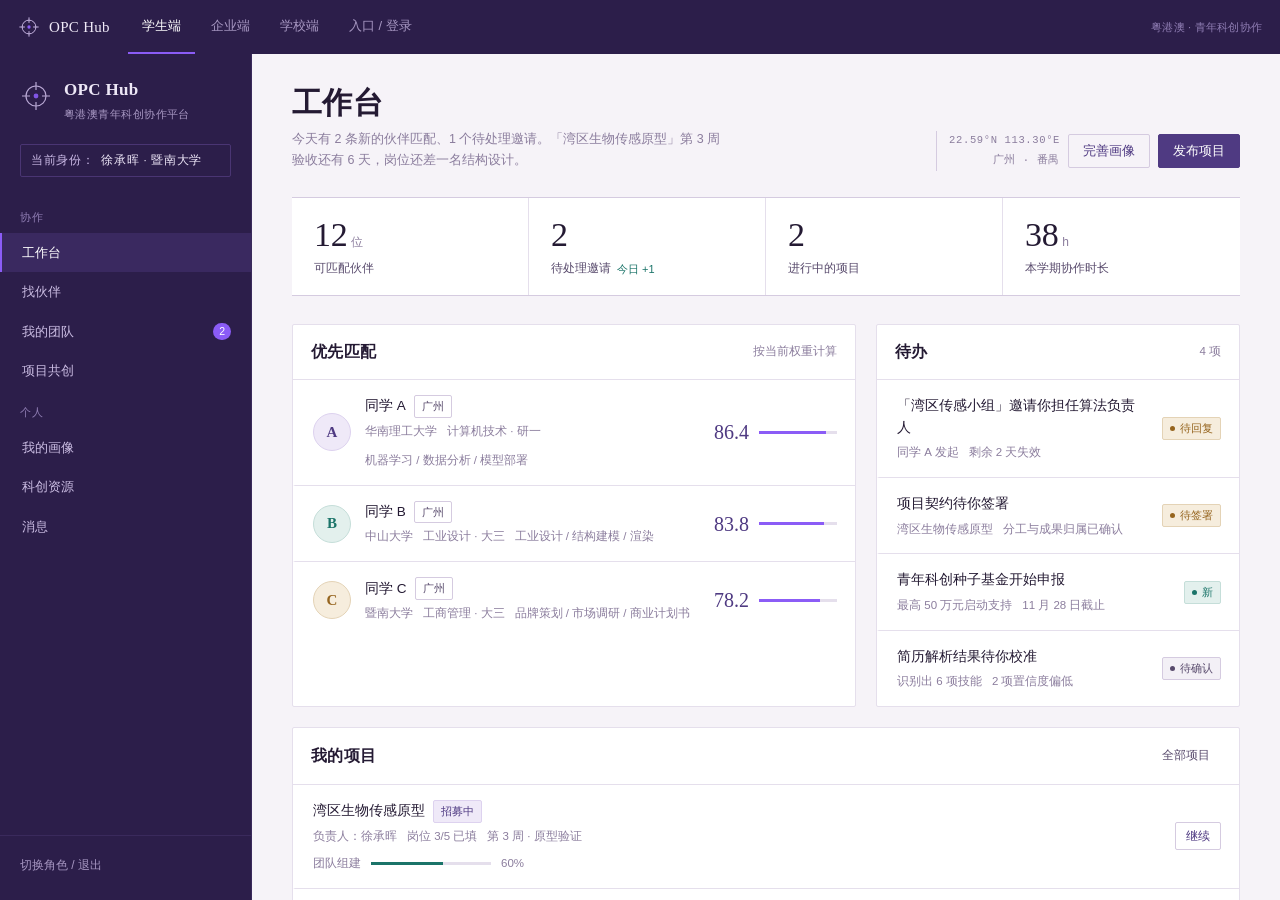
==== index.html @ 7a39224d "Add files via upload" ====
<!doctype html>
<html lang="zh-CN">
<head>
<meta charset="UTF-8">
<meta name="viewport" content="width=device-width, initial-scale=1">
<title>粤港澳青年科创 OPC Hub · 青年科创协作平台</title>
<meta name="description" content="粤港澳青年科创 OPC Hub：学生、企业、学校三类角色共用一套账号与项目流程，从组队、立项到契约存证与验收。">
<meta property="og:title" content="粤港澳青年科创 OPC Hub">
<meta property="og:description" content="学生、企业、学校三类角色共用一套账号与项目流程。">
<link rel="icon" href="data:image/svg+xml,%3Csvg xmlns='http://www.w3.org/2000/svg' viewBox='0 0 32 32'%3E%3Crect width='32' height='32' fill='%232C1E4A'/%3E%3Ccircle cx='16' cy='16' r='9' fill='none' stroke='%23C9B8E4' stroke-width='1.4'/%3E%3Ccircle cx='16' cy='16' r='2.6' fill='%238B5CF6'/%3E%3C/svg%3E">
<style>
  :root{--brand:#4F3A82;--brand-d:#2C1E4A;--brand-l:#8B5CF6;--paper:#F6F3F8;--ink:#241A33}
  *{box-sizing:border-box}
  html,body{margin:0;height:100%}
  body{
    font-family:"Noto Sans SC","PingFang SC","Microsoft YaHei",-apple-system,"Segoe UI",sans-serif;
    background:var(--paper);color:var(--ink);display:flex;flex-direction:column;
  }
  .bar{
    flex:0 0 auto;display:flex;align-items:center;gap:18px;padding:0 18px;height:54px;
    background:var(--brand-d);color:#EFE9F7;
  }
  .mark{display:flex;align-items:center;gap:9px;flex:0 0 auto;
    font-family:"Noto Serif SC","Songti SC","STSong","SimSun",serif;font-size:15px;letter-spacing:.02em}
  .mark svg{width:22px;height:22px;flex:0 0 22px}
  .tabs{display:flex;gap:2px;flex:1;min-width:0;overflow-x:auto;overflow-y:hidden}
  .tabs button{
    background:none;border:0;height:54px;padding:0 14px;cursor:pointer;
    font-family:inherit;font-size:13px;color:#A797C2;white-space:nowrap;
    border-bottom:2px solid transparent;
  }
  .tabs button:hover{color:#EFE9F7}
  .tabs button.on{color:#fff;border-bottom-color:var(--brand-l)}
  .tabs button:focus-visible{outline:2px solid var(--brand-l);outline-offset:-4px}
  .note{flex:0 0 auto;font-size:11px;color:#8F7DB3;letter-spacing:.02em}
  main{flex:1;min-height:0;position:relative;background:var(--paper)}
  iframe{position:absolute;inset:0;width:100%;height:100%;border:0;background:var(--paper)}
  iframe[hidden]{display:none}
  @media (max-width:640px){
    .bar{gap:10px;padding:0 10px}
    .tabs button{padding:0 10px;font-size:12.5px}
    .note{display:none}
  }
  @media (prefers-reduced-motion:reduce){
    *{transition:none!important;animation:none!important}
  }
</style>
</head>
<body>
<header class="bar">
  <div class="mark">
    <svg viewBox="0 0 32 32" aria-hidden="true">
      <circle cx="16" cy="16" r="10" fill="none" stroke="#C9B8E4" stroke-width="1.4"/>
      <path d="M16 2v8M16 22v8M2 16h8M22 16h8" stroke="#C9B8E4" stroke-width="1.4"/>
      <circle cx="16" cy="16" r="2.4" fill="#8B5CF6"/>
    </svg>
    <span>OPC Hub</span>
  </div>
  <nav class="tabs" id="tabs" aria-label="切换角色端">
    <button type="button" data-k="stu" class="on" aria-pressed="true">学生端</button>
    <button type="button" data-k="ent" aria-pressed="false">企业端</button>
    <button type="button" data-k="sch" aria-pressed="false">学校端</button>
    <button type="button" data-k="entry" aria-pressed="false">入口 / 登录</button>
  </nav>
  <div class="note">粤港澳 · 青年科创协作</div>
</header>
<main>
  <iframe id="f-stu" title="学生端" src="stu.html"></iframe>
  <iframe id="f-ent" title="企业端" src="ent.html" hidden></iframe>
  <iframe id="f-sch" title="学校端" src="sch.html" hidden></iframe>
  <iframe id="f-entry" title="平台入口" src="entry.html" hidden></iframe>
</main>
<script>
(function () {
  'use strict';
  var KEYS = ['stu', 'ent', 'sch', 'entry'];

  function activate(k, push) {
    if (KEYS.indexOf(k) < 0) k = 'stu';
    KEYS.forEach(function (x) {
      var f = document.getElementById('f-' + x);
      if (f) f.hidden = (x !== k);
    });
    Array.prototype.forEach.call(document.querySelectorAll('#tabs button'), function (b) {
      var on = b.getAttribute('data-k') === k;
      b.classList.toggle('on', on);
      b.setAttribute('aria-pressed', on ? 'true' : 'false');
    });
    if (push !== false && ('#' + k) !== location.hash) {
      history.replaceState(null, '', '#' + k);
    }
  }

  document.getElementById('tabs').addEventListener('click', function (e) {
    var btn = e.target.closest ? e.target.closest('button[data-k]') : null;
    if (btn) activate(btn.getAttribute('data-k'));
  });

  window.addEventListener('message', function (e) {
    var d = e.data;
    if (typeof d !== 'string' || d.indexOf('opc:') !== 0) return;
    var k = d.slice(4);
    activate(k === 'switch' ? 'entry' : k);
  });

  window.addEventListener('hashchange', function () {
    activate(location.hash.replace('#', ''), false);
  });

  activate(location.hash.replace('#', '') || 'stu', false);
})();
</script>
</body>
</html>
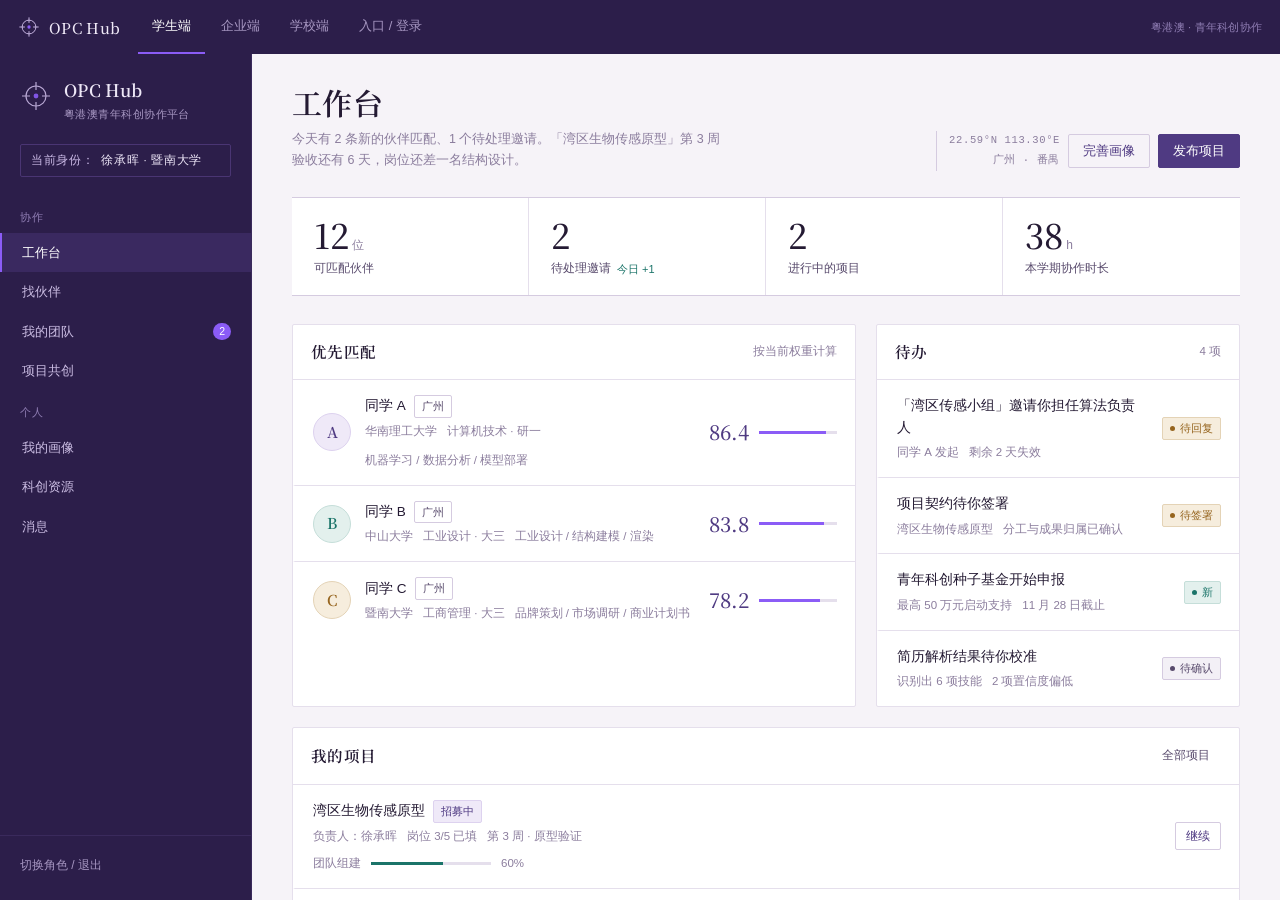
==== commit aa8b0e80: "Add files via upload" ====
--- a/index.html
+++ b/index.html
@@ -5,30 +5,21 @@
 <meta name="viewport" content="width=device-width, initial-scale=1">
 <title>粤港澳青年科创 OPC Hub · 青年科创协作平台</title>
 <meta name="description" content="粤港澳青年科创 OPC Hub：学生、企业、学校三类角色共用一套账号与项目流程，从组队、立项到契约存证与验收。">
-<meta property="og:title" content="粤港澳青年科创 OPC Hub">
-<meta property="og:description" content="学生、企业、学校三类角色共用一套账号与项目流程。">
 <link rel="icon" href="data:image/svg+xml,%3Csvg xmlns='http://www.w3.org/2000/svg' viewBox='0 0 32 32'%3E%3Crect width='32' height='32' fill='%232C1E4A'/%3E%3Ccircle cx='16' cy='16' r='9' fill='none' stroke='%23C9B8E4' stroke-width='1.4'/%3E%3Ccircle cx='16' cy='16' r='2.6' fill='%238B5CF6'/%3E%3C/svg%3E">
 <style>
   :root{--brand:#4F3A82;--brand-d:#2C1E4A;--brand-l:#8B5CF6;--paper:#F6F3F8;--ink:#241A33}
   *{box-sizing:border-box}
   html,body{margin:0;height:100%}
-  body{
-    font-family:"Noto Sans SC","PingFang SC","Microsoft YaHei",-apple-system,"Segoe UI",sans-serif;
-    background:var(--paper);color:var(--ink);display:flex;flex-direction:column;
-  }
-  .bar{
-    flex:0 0 auto;display:flex;align-items:center;gap:18px;padding:0 18px;height:54px;
-    background:var(--brand-d);color:#EFE9F7;
-  }
+  body{font-family:"Noto Sans SC","PingFang SC","Microsoft YaHei",-apple-system,"Segoe UI",sans-serif;
+    background:var(--paper);color:var(--ink);display:flex;flex-direction:column}
+  .bar{flex:0 0 auto;display:flex;align-items:center;gap:18px;padding:0 18px;height:54px;
+    background:var(--brand-d);color:#EFE9F7}
   .mark{display:flex;align-items:center;gap:9px;flex:0 0 auto;
     font-family:"Noto Serif SC","Songti SC","STSong","SimSun",serif;font-size:15px;letter-spacing:.02em}
-  .mark svg{width:22px;height:22px;flex:0 0 22px}
+  .mark svg{width:22px;height:22px;flex:0 0 auto}
   .tabs{display:flex;gap:2px;flex:1;min-width:0;overflow-x:auto;overflow-y:hidden}
-  .tabs button{
-    background:none;border:0;height:54px;padding:0 14px;cursor:pointer;
-    font-family:inherit;font-size:13px;color:#A797C2;white-space:nowrap;
-    border-bottom:2px solid transparent;
-  }
+  .tabs button{background:none;border:0;height:54px;padding:0 14px;cursor:pointer;
+    font-family:inherit;font-size:13px;color:#A797C2;white-space:nowrap;border-bottom:2px solid transparent}
   .tabs button:hover{color:#EFE9F7}
   .tabs button.on{color:#fff;border-bottom-color:var(--brand-l)}
   .tabs button:focus-visible{outline:2px solid var(--brand-l);outline-offset:-4px}
@@ -36,13 +27,12 @@
   main{flex:1;min-height:0;position:relative;background:var(--paper)}
   iframe{position:absolute;inset:0;width:100%;height:100%;border:0;background:var(--paper)}
   iframe[hidden]{display:none}
+  .boot{position:absolute;inset:0;display:flex;align-items:center;justify-content:center;
+    font-size:13px;color:#8F7DB3;letter-spacing:.04em}
   @media (max-width:640px){
     .bar{gap:10px;padding:0 10px}
     .tabs button{padding:0 10px;font-size:12.5px}
     .note{display:none}
-  }
-  @media (prefers-reduced-motion:reduce){
-    *{transition:none!important;animation:none!important}
   }
 </style>
 </head>
@@ -64,31 +54,74 @@
   </nav>
   <div class="note">粤港澳 · 青年科创协作</div>
 </header>
-<main>
-  <iframe id="f-stu" title="学生端" src="stu.html"></iframe>
-  <iframe id="f-ent" title="企业端" src="ent.html" hidden></iframe>
-  <iframe id="f-sch" title="学校端" src="sch.html" hidden></iframe>
-  <iframe id="f-entry" title="平台入口" src="entry.html" hidden></iframe>
+<main id="stage">
+  <div class="boot" id="boot">加载中…</div>
+  <iframe id="f-stu" title="学生端" hidden></iframe>
+  <iframe id="f-ent" title="企业端" hidden></iframe>
+  <iframe id="f-sch" title="学校端" hidden></iframe>
+  <iframe id="f-entry" title="平台入口" hidden></iframe>
 </main>
+
+<link id="lazy" rel="stylesheet" disabled>
+<script type="text/plain" id="fonts-css">@font-face{font-family:'Noto Serif SC';font-style:normal;font-weight:600;font-display:swap;src:url([data-uri]) format('woff2');unicode-range:U+20,U+21,U+22,U+23,U+24,U+25,U+26,U+27,U+28,U+29,U+2A,U+2B,U+2C,U+2D,U+2E,U+2F,U+30,U+31,U+32,U+33,U+34,U+35,U+36,U+37,U+38,U+39,U+3A,U+3B,U+3C,U+3D,U+3E,U+3F,U+40,U+41,U+42,U+43,U+44,U+45,U+46,U+47,U+48,U+49,U+4A,U+4B,U+4C,U+4D,U+4E,U+4F,U+50,U+51,U+52,U+53,U+54,U+55,U+56,U+57,U+58,U+59,U+5A,U+5B,U+5C,U+5D,U+5E,U+5F,U+60,U+61,U+62,U+63,U+64,U+65,U+66,U+67,U+68,U+69,U+6A,U+6B,U+6C,U+6D,U+6E,U+6F,U+70,U+71,U+72,U+73,U+74,U+75,U+76,U+77,U+78,U+79,U+7A,U+7B,U+7C,U+7D,U+7E,U+B0,U+B7,U+D7,U+2013,U+2014,U+201C,U+201D,U+2026,U+2192,U+3001,U+3002,U+300C,U+300D,U+4E00,U+4E07;}
+@font-face{font-family:'Noto Serif SC';font-style:normal;font-weight:600;font-display:swap;src:url([data-uri]) format('woff2');unicode-range:U+4E09,U+4E0A,U+4E0B,U+4E0D,U+4E0E,U+4E13,U+4E14,U+4E1A,U+4E1C,U+4E24,U+4E2A,U+4E2D,U+4E30,U+4E3A,U+4E3B,U+4E48,U+4E4B,U+4E4E,U+4E5F,U+4E60,U+4E66,U+4E86,U+4E89,U+4E8B,U+4E8C,U+4E8E,U+4E92,U+4EA4,U+4EA7,U+4EAB,U+4EAE,U+4EBA,U+4EC0,U+4EC5,U+4ECA,U+4ECB,U+4ECE,U+4ED6,U+4ED8,U+4EE3,U+4EE4,U+4EE5,U+4EF6,U+4EF7,U+4EFB,U+4EFD,U+4F01,U+4F18,U+4F19,U+4F1A,U+4F20,U+4F34,U+4F46,U+4F4D,U+4F4E,U+4F53,U+4F55,U+4F59,U+4F5C,U+4F60,U+4F7F,U+4F8B,U+4F9B,U+4F9D,U+4FA7,U+4FDD,U+4FE1,U+4FEE,U+5012,U+5019,U+503C,U+504F,U+505A,U+505C,U+50AC,U+50CF,U+5143,U+5145,U+5148,U+5149,U+514B,U+514D,U+515C,U+5165,U+5168,U+516C,U+516D,U+5171,U+5173,U+5176,U+5177,U+517B,U+5185,U+518C,U+5199,U+51B2,U+51B3,U+51C6,U+51D1,U+51E0,U+51FA,U+51FB,U+5206,U+5207,U+5212,U+5217,U+5219,U+521B,U+521D,U+5220;}
+@font-face{font-family:'Noto Serif SC';font-style:normal;font-weight:600;font-display:swap;src:url([data-uri]) format('woff2');unicode-range:U+5224,U+522B,U+5230,U+5236,U+5237,U+523B,U+524D,U+5269,U+526F,U+529B,U+529E,U+529F,U+52A0,U+52A1,U+52A8,U+52A9,U+52DF,U+52E4,U+52FE,U+5305,U+5316,U+5339,U+533A,U+533B,U+5341,U+5347,U+534E,U+534F,U+5355,U+5357,U+5360,U+5361,U+5373,U+5377,U+5386,U+539F,U+53BB,U+53C2,U+53CC,U+53CD,U+53D1,U+53D6,U+53D7,U+53D8,U+53E3,U+53E5,U+53EA,U+53EC,U+53EF,U+53F0,U+53F7,U+5408,U+540C,U+540D,U+540E,U+5411,U+5426,U+542B,U+542F,U+544A,U+5458,U+5468,U+547D,U+54C1,U+54C8,U+54CD,U+54EA,U+5546,U+5584,U+5668,U+56DB,U+56DE,U+56E0,U+56E2,U+56ED,U+56F4,U+56FA,U+56FE,U+5728,U+5730,U+5733,U+573A,U+5750,U+5757,U+578B,U+57CE,U+57DF,U+57FA,U+5806,U+586B,U+5883,U+589E,U+58A8,U+5904,U+5907,U+590D,U+5916,U+591A,U+5927,U+5929,U+5931,U+5934,U+5939,U+5951,U+5957,U+597D,U+5982,U+59CB,U+59D3,U+5A49;}
+@font-face{font-family:'Noto Serif SC';font-style:normal;font-weight:600;font-display:swap;src:url([data-uri]) format('woff2');unicode-range:U+5B50,U+5B57,U+5B58,U+5B63,U+5B66,U+5B75,U+5B83,U+5B8C,U+5B9A,U+5B9E,U+5BA1,U+5BB6,U+5BB9,U+5BBD,U+5BC6,U+5BCC,U+5BF9,U+5BFC,U+5C06,U+5C0F,U+5C11,U+5C31,U+5C40,U+5C49,U+5C55,U+5C5E,U+5C71,U+5C81,U+5C97,U+5D4C,U+5DDE,U+5DE5,U+5DEE,U+5DF2,U+5E02,U+5E03,U+5E08,U+5E0C,U+5E26,U+5E2E,U+5E73,U+5E74,U+5E76,U+5E7F,U+5E8F,U+5E93,U+5E94,U+5E95,U+5EA6,U+5EA7,U+5EF6,U+5EFA,U+5F00,U+5F0F,U+5F15,U+5F20,U+5F39,U+5F3A,U+5F52,U+5F53,U+5F55,U+5F62,U+5F85,U+5F90,U+5F97,U+5FC3,U+5FC5,U+5FC6,U+5FD7,U+5FD9,U+6001,U+600E,U+6027,U+603B,U+6062,U+606F,U+60C5,U+60EF,U+60F3,U+610F,U+611F,U+613F,U+6162,U+6167,U+6210,U+6211,U+6216,U+622A,U+6237,U+6240,U+624B,U+624D,U+6253,U+6267,U+6279,U+627E,U+627F,U+6280,U+628A,U+6291,U+6295,U+62A4,U+62A5,U+62BD,U+62C5,U+62C6,U+62D2,U+62D6,U+62DB,U+62DF;}
+@font-face{font-family:'Noto Serif SC';font-style:normal;font-weight:600;font-display:swap;src:url([data-uri]) format('woff2');unicode-range:U+62E9,U+6301,U+6307,U+6309,U+6362,U+636E,U+6388,U+6389,U+6392,U+63A5,U+63A7,U+63A8,U+63D0,U+6446,U+644A,U+64AE,U+64CD,U+652F,U+6536,U+6539,U+653E,U+6548,U+654F,U+6559,U+6570,U+6574,U+6587,U+6597,U+6599,U+65AD,U+65B0,U+65B9,U+65E0,U+65E5,U+65E9,U+65F6,U+660E,U+6628,U+662F,U+663E,U+6656,U+665A,U+666F,U+667A,U+6682,U+66A8,U+66DD,U+66F4,U+66FF,U+6700,U+6708,U+6709,U+671B,U+671F,U+672A,U+672C,U+672F,U+673A,U+6743,U+6746,U+6750,U+675F,U+6761,U+6765,U+677F,U+6784,U+6790,U+679C,U+67D3,U+67E5,U+6807,U+680F,U+6821,U+6837,U+6838,U+683C,U+6848,U+6863,U+68B3,U+68C0,U+695A,U+6A21,U+6B21,U+6B3E,U+6B62,U+6B63,U+6B65,U+6BB5,U+6BCF,U+6BD4,U+6BEB,U+6C34,U+6C39,U+6C42,U+6C60,U+6C99,U+6C9F,U+6CA1,U+6CB3,U+6CBB,U+6CD5,U+6CE2,U+6CE8,U+6D17,U+6D41,U+6D4B,U+6D6E,U+6D77,U+6D88,U+6DF1;}
+@font-face{font-family:'Noto Serif SC';font-style:normal;font-weight:600;font-display:swap;src:url([data-uri]) format('woff2');unicode-range:U+6DFB,U+6E05,U+6E2F,U+6E32,U+6E7E,U+6E90,U+6EAF,U+6ED1,U+6EDA,U+6EE1,U+6F02,U+6F0F,U+6F14,U+6FB3,U+70B9,U+70ED,U+7167,U+719F,U+7248,U+724C,U+7269,U+72B6,U+72EC,U+732E,U+7387,U+73AF,U+73B0,U+73C0,U+7406,U+7425,U+751F,U+7528,U+7531,U+7533,U+7535,U+753B,U+754C,U+7559,U+7565,U+756A,U+75C5,U+75D5,U+767B,U+767D,U+7684,U+7686,U+76D8,U+76DF,U+76EE,U+76F4,U+76F8,U+770B,U+771F,U+77E5,U+77ED,U+7801,U+7814,U+7840,U+786C,U+786E,U+7891,U+793A,U+793E,U+79BA,U+79C1,U+79CB,U+79CD,U+79D1,U+79DF,U+79F0,U+7A0B,U+7A33,U+7A3F,U+7A76,U+7A7A,U+7A97,U+7ACB,U+7AEF,U+7B2C,U+7B49,U+7B54,U+7B56,U+7B5B,U+7B7E,U+7B80,U+7B97,U+7BA1,U+7BC7,U+7C4D,U+7C73,U+7C7B,U+7CA4,U+7CBE,U+7CFB,U+7D22,U+7D2B,U+7D2F,U+7EA6,U+7EA7,U+7EB8,U+7EBF,U+7EC3,U+7EC4,U+7EC8,U+7ECF,U+7ED3,U+7ED9,U+7EDC,U+7EDF,U+7EE7;}
+@font-face{font-family:'Noto Serif SC';font-style:normal;font-weight:600;font-display:swap;src:url([data-uri]) format('woff2');unicode-range:U+7EED,U+7EF4,U+7EFF,U+7F13,U+7F16,U+7F3A,U+7F51,U+7F6E,U+7F72,U+7FA4,U+8001,U+8005,U+804A,U+804C,U+8054,U+80B2,U+80CC,U+80FD,U+8131,U+81EA,U+81F3,U+81F4,U+822A,U+8272,U+8282,U+82F1,U+8303,U+8349,U+8350,U+839E,U+83B7,U+8425,U+843D,U+85CF,U+878D,U+884C,U+8865,U+8868,U+886C,U+88C5,U+8981,U+89C1,U+89C2,U+89C4,U+89C6,U+89C8,U+89C9,U+89D2,U+89E3,U+8BA1,U+8BA4,U+8BA9,U+8BAE,U+8BB0,U+8BBE,U+8BBF,U+8BC1,U+8BC4,U+8BC6,U+8BCA,U+8BD5,U+8BDD,U+8BE2,U+8BE5,U+8BE6,U+8BED,U+8BEF,U+8BF4,U+8BF7,U+8BFB,U+8BFE,U+8C01,U+8C03,U+8C08,U+8D1F,U+8D21,U+8D23,U+8D26,U+8D28,U+8D39,U+8D44,U+8D5B,U+8D70,U+8D77,U+8D85,U+8D8A,U+8DB3,U+8DCC,U+8DD1,U+8DE8,U+8DEF,U+8DF3,U+8EAB,U+8F66,U+8F6C,U+8F6F,U+8F74,U+8F85,U+8F91,U+8F93,U+8FA9,U+8FB9,U+8FBE,U+8FC7,U+8FD0,U+8FD1,U+8FD4,U+8FD8,U+8FD9,U+8FDB;}
+@font-face{font-family:'Noto Serif SC';font-style:normal;font-weight:600;font-display:swap;src:url([data-uri]) format('woff2');unicode-range:U+8FED,U+8FF0,U+8FFD,U+9000,U+9001,U+9002,U+9009,U+901A,U+9047,U+904D,U+9080,U+90A3,U+90E8,U+90FD,U+914D,U+9192,U+91C7,U+91CA,U+91CC,U+91CD,U+91CF,U+91D1,U+94AE,U+94F6,U+94FE,U+957F,U+95E8,U+95ED,U+95EE,U+95F4,U+9605,U+961F,U+9636,U+964D,U+9650,U+9662,U+9664,U+9694,U+96C6,U+9700,U+9752,U+975E,U+9760,U+9762,U+97F3,U+9875,U+9879,U+987A,U+987B,U+987F,U+9884,U+9898,U+989C,U+9988,U+9999,U+9A7B,U+9A8C,U+9AD8,U+9ED8,U+9F50,U+9F84,U+FF08,U+FF09,U+FF0C,U+FF1A,U+FF1B,U+FF1F;}
+@font-face{font-family:'Noto Serif SC';font-style:normal;font-weight:500;font-display:swap;src:url([data-uri]) format('woff2');unicode-range:U+20,U+21,U+22,U+23,U+24,U+25,U+26,U+27,U+28,U+29,U+2A,U+2B,U+2C,U+2D,U+2E,U+2F,U+30,U+31,U+32,U+33,U+34,U+35,U+36,U+37,U+38,U+39,U+3A,U+3B,U+3C,U+3D,U+3E,U+3F,U+40,U+41,U+42,U+43,U+44,U+45,U+46,U+47,U+48,U+49,U+4A,U+4B,U+4C,U+4D,U+4E,U+4F,U+50,U+51,U+52,U+53,U+54,U+55,U+56,U+57,U+58,U+59,U+5A,U+5B,U+5C,U+5D,U+5E,U+5F,U+60,U+61,U+62,U+63,U+64,U+65,U+66,U+67,U+68,U+69,U+6A,U+6B,U+6C,U+6D,U+6E,U+6F,U+70,U+71,U+72,U+73,U+74,U+75,U+76,U+77,U+78,U+79,U+7A,U+7B,U+7C,U+7D,U+7E,U+B0,U+B7,U+D7,U+2013,U+2014,U+201C,U+201D,U+2026,U+2192,U+3001,U+3002,U+300C,U+300D,U+4E00,U+4E07;}
+@font-face{font-family:'Noto Serif SC';font-style:normal;font-weight:500;font-display:swap;src:url([data-uri]) format('woff2');unicode-range:U+4E09,U+4E0A,U+4E0B,U+4E0D,U+4E0E,U+4E13,U+4E14,U+4E1A,U+4E1C,U+4E24,U+4E2A,U+4E2D,U+4E30,U+4E3A,U+4E3B,U+4E48,U+4E4B,U+4E4E,U+4E5F,U+4E60,U+4E66,U+4E86,U+4E89,U+4E8B,U+4E8C,U+4E8E,U+4E92,U+4EA4,U+4EA7,U+4EAB,U+4EAE,U+4EBA,U+4EC0,U+4EC5,U+4ECA,U+4ECB,U+4ECE,U+4ED6,U+4ED8,U+4EE3,U+4EE4,U+4EE5,U+4EF6,U+4EF7,U+4EFB,U+4EFD,U+4F01,U+4F18,U+4F19,U+4F1A,U+4F20,U+4F34,U+4F46,U+4F4D,U+4F4E,U+4F53,U+4F55,U+4F59,U+4F5C,U+4F60,U+4F7F,U+4F8B,U+4F9B,U+4F9D,U+4FA7,U+4FDD,U+4FE1,U+4FEE,U+5012,U+5019,U+503C,U+504F,U+505A,U+505C,U+50AC,U+50CF,U+5143,U+5145,U+5148,U+5149,U+514B,U+514D,U+515C,U+5165,U+5168,U+516C,U+516D,U+5171,U+5173,U+5176,U+5177,U+517B,U+5185,U+518C,U+5199,U+51B2,U+51B3,U+51C6,U+51D1,U+51E0,U+51FA,U+51FB,U+5206,U+5207,U+5212,U+5217,U+5219,U+521B,U+521D,U+5220;}
+@font-face{font-family:'Noto Serif SC';font-style:normal;font-weight:500;font-display:swap;src:url([data-uri]